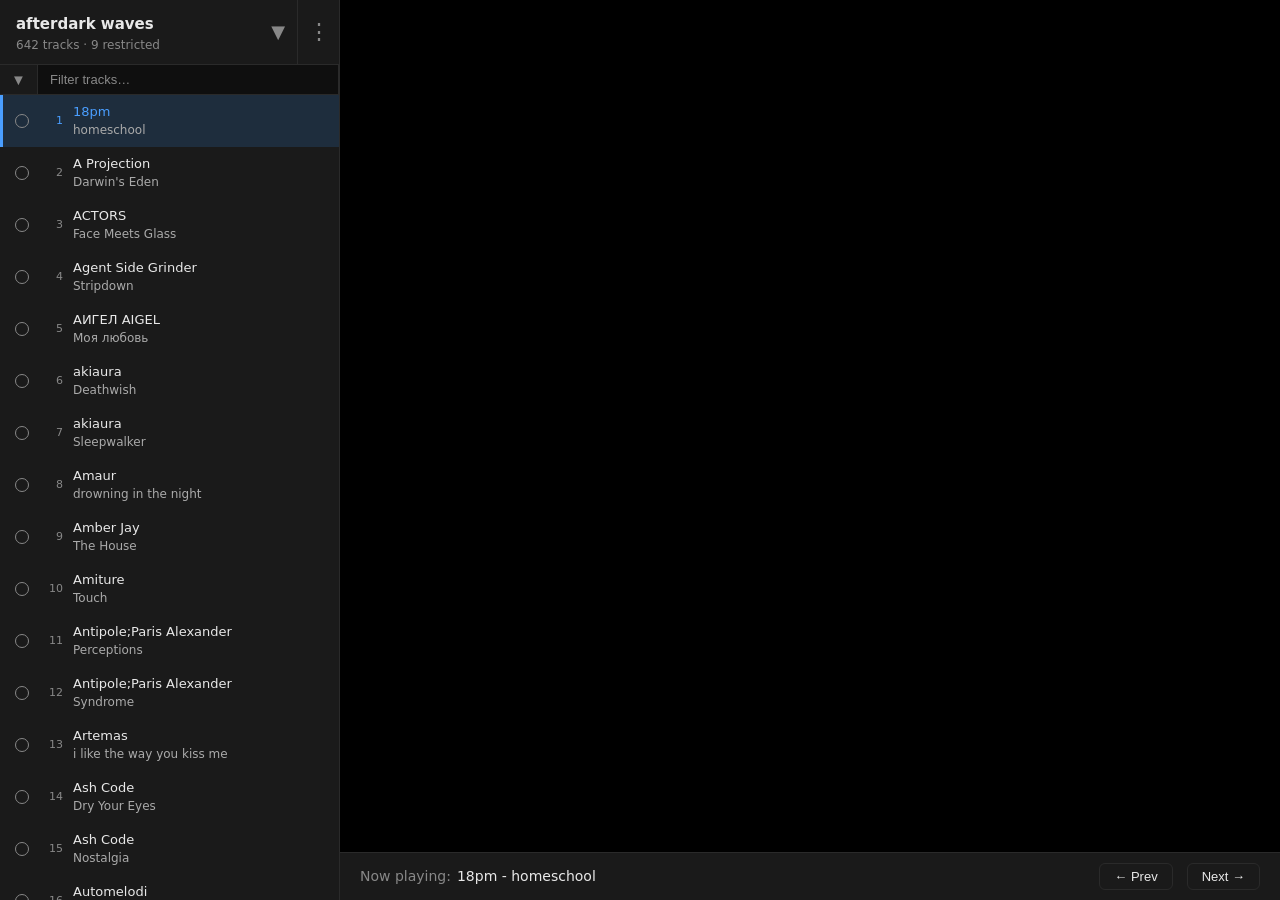
==== index.html @ 6ccd052b "first commit" ====
<!DOCTYPE html>
<html lang="en">
<head>
  <meta charset="UTF-8">
  <meta name="viewport" content="width=device-width, initial-scale=1.0">
  <title>YT Playlist Player</title>
  <link rel="icon" type="image/svg+xml" href="favicon.svg">
  <link rel="stylesheet" href="style.css">
</head>
<body>
<div id="app">
  <aside id="sidebar">
    <div id="sidebar-header">
      <div id="sidebar-header-row">
        <div id="playlist-picker" aria-label="Select playlist">
          <div id="playlist-picker-selected">
            <div id="playlist-title">Loading…</div>
            <div id="track-count"></div>
            <span id="playlist-picker-arrow">&#9660;</span>
          </div>
          <div id="playlist-picker-dropdown" hidden></div>
        </div>
        <button id="btn-settings" title="Settings">&#8942;</button>
      </div>
    </div>
    <div id="track-filter-wrap">
      <div id="select-filter">
        <button id="select-filter-btn" title="Selection"></button>
        <div id="select-dropdown" hidden>
          <div class="select-option" data-action="clear">Clear selection</div>
          <div class="select-option" data-action="invert">Invert selection</div>
          <div class="select-option" data-action="select-enabled">Select all enabled</div>
          <div class="select-option" data-action="select-disabled">Select all disabled</div>
          <div class="select-option" data-action="copy-tsv">Copy selection as TSV</div>
          <div class="select-option" data-action="copy-link">Copy player link</div>
          <div class="select-option select-option-danger" data-action="remove">Remove selected tracks</div>
          <div class="select-separator"></div>
          <div class="select-option select-option-toggle" data-action="expose-selected">Expose selected tracks</div>
          <div class="select-option select-option-toggle" data-action="toggle-hide-restricted">Hide restricted tracks</div>
          <div class="select-option select-option-toggle" data-action="toggle-disable-restricted">Disable restricted tracks</div>
          <div class="select-option select-option-toggle" data-action="toggle-stop-at-unplayable">Stop at unplayable track</div>
        </div>
      </div>
      <div id="filter-input-wrap">
        <input id="track-filter" type="search" placeholder="Filter tracks…" autocomplete="off" autocorrect="off" autocapitalize="off" spellcheck="false">
        <button id="filter-clear-btn" hidden title="Clear filter">&#10005;</button>
      </div>
      <div id="year-filter">
        <button id="year-filter-btn" title="Filter by year">Year</button>
        <div id="year-filter-dropdown" hidden></div>
      </div>
    </div>
    <div id="track-list"></div>

    <div id="settings-overlay" hidden>
      <div class="settings-header">
        <span class="settings-title">Settings</span>
        <button id="settings-close" class="settings-close-btn">&#10005;</button>
      </div>
      <div class="settings-body">

        <section class="settings-section">
          <div class="settings-section-title">Playlists</div>
          <div id="settings-playlist-list"></div>
          <label class="drop-zone" id="settings-drop-zone">
            <input type="file" id="settings-file-input" accept=".json,.tsv,.csv">
            <span>&#8853; Drop or click to add playlist (JSON / TSV / CSV)</span>
          </label>
        </section>

        <section class="settings-section">
          <div class="settings-section-title">Track scanning</div>
          <div class="settings-scan-row">
            <button class="settings-btn" id="settings-scan-btn">Scan All Tracks</button>
            <button class="settings-btn" id="settings-scan-restricted-btn">Scan Restricted</button>
            <button class="settings-btn" id="settings-clear-restricted-btn">Clear All</button>
          </div>
          <label class="settings-checkbox-row" style="margin-top:8px">
            <span>Stop after</span>
            <input type="number" id="setting-scan-consec-fail" min="1" max="999" step="1" autocomplete="off" style="width:52px;margin:0 4px">
            <span>consecutive failures</span>
          </label>
        </section>

        <section class="settings-section">
          <div class="settings-section-title">Failed video IDs</div>
          <div id="settings-failed-count" class="settings-muted">No failed videos recorded.</div>
          <div class="settings-scan-row">
            <button class="settings-btn" id="settings-copy-failed">Copy to clipboard</button>
            <button class="settings-btn" id="settings-clear-failed">Clear</button>
          </div>
        </section>

      </div>
    </div>

    <div id="confirm-overlay" hidden>
      <div id="confirm-box">
        <div id="confirm-message"></div>
        <div id="confirm-buttons">
          <button id="confirm-cancel" class="settings-btn">Cancel</button>
          <button id="confirm-ok" class="settings-btn">Confirm</button>
        </div>
      </div>
    </div>
  </aside>

  <main id="main">
    <div id="player-area">
      <div id="status-overlay">Loading playlist…</div>
      <div id="player-wrap">
        <div id="yt-player"></div>
      </div>
    </div>
    <div id="now-playing-bar">
      <div id="now-playing-title"><span>Now playing:</span>–</div>
      <button class="ctrl-btn" id="btn-prev">&#8592; Prev</button>
      <button class="ctrl-btn" id="btn-next">Next &#8594;</button>
    </div>
  </main>
</div>

<script type="module" src="player.js"></script>
</body>
</html>
---- style.css ----
*, *::before, *::after { box-sizing: border-box; margin: 0; padding: 0; }

:root {
    --bg: #0f0f0f;
    --surface: #1a1a1a;
    --border: #2a2a2a;
    --text: #e8e8e8;
    --text-muted: #888;
    --accent: #4a9eff;
    --active-bg: #1e2d3d;
    --active-border: #4a9eff;
    --hover-bg: #222;
    --thumb-size: 56px;
    --track-item-height: 52px;
}

html, body {
    height: 100%;
    background: var(--bg);
    color: var(--text);
    font-family: system-ui, -apple-system, sans-serif;
    font-size: 14px;
    line-height: 1.4;
}

#app {
    display: flex;
    height: 100vh;
    overflow: hidden;
}

/* ── Sidebar ── */
#sidebar {
    display: flex;
    flex-direction: column;
    width: 340px;
    min-width: 240px;
    max-width: 420px;
    border-right: 1px solid var(--border);
    background: var(--surface);
    overflow: hidden;
    position: relative;
}

#sidebar-header {
    border-bottom: 1px solid var(--border);
    flex-shrink: 0;
    position: relative;
}

#sidebar-header-row {
    display: flex;
    align-items: stretch;
}

#btn-settings {
    flex-shrink: 0;
    width: 42px;
    background: none;
    border: none;
    border-left: 1px solid var(--border);
    color: var(--text-muted);
    font-size: 22px;
    cursor: pointer;
    display: flex;
    align-items: center;
    justify-content: center;
    padding: 0;
    line-height: 1;
    transition: background 0.12s;
}
#btn-settings:hover { background: var(--hover-bg); color: var(--text); }

#playlist-picker {
    position: relative;
    user-select: none;
    flex: 1;
    min-width: 0;
}

#playlist-picker-selected {
    display: flex;
    flex-direction: column;
    padding: 14px 36px 10px 16px;
    cursor: pointer;
    transition: background 0.12s;
}
#playlist-picker-selected:hover { background: var(--hover-bg); }

#playlist-picker-arrow {
    position: absolute;
    right: 12px;
    top: 50%;
    transform: translateY(-50%);
    color: var(--text-muted);
    font-size: 18px;
    pointer-events: none;
    transition: transform 0.15s;
}
#playlist-picker.open #playlist-picker-arrow { transform: translateY(-50%); }

#playlist-title {
    font-size: 15px;
    font-weight: 600;
    color: var(--text);
    white-space: nowrap;
    overflow: hidden;
    text-overflow: ellipsis;
}

#track-count {
    font-size: 12px;
    color: var(--text-muted);
    margin-top: 2px;
}

#playlist-picker-dropdown {
    position: absolute;
    top: 100%;
    left: 0;
    right: 0;
    background: var(--surface);
    border: 1px solid var(--border);
    border-top: none;
    z-index: 10;
    box-shadow: 0 4px 12px rgba(0,0,0,0.4);
}

.picker-option {
    padding: 10px 16px;
    cursor: pointer;
    border-left: 3px solid transparent;
    transition: background 0.1s;
}
.picker-option:hover { background: var(--hover-bg); }
.picker-option.active {
    background: var(--active-bg);
    border-left-color: var(--active-border);
}
.picker-opt-title {
    font-size: 14px;
    font-weight: 500;
    color: var(--text);
    white-space: nowrap;
    overflow: hidden;
    text-overflow: ellipsis;
}
.picker-opt-count {
    font-size: 12px;
    color: var(--text-muted);
    margin-top: 2px;
}

/* ── Settings overlay ── */
#settings-overlay {
    position: absolute;
    inset: 0;
    z-index: 20;
    background: var(--surface);
    display: flex;
    flex-direction: column;
    overflow: hidden;
}
#settings-overlay[hidden] { display: none; }

.settings-header {
    display: flex;
    align-items: center;
    justify-content: space-between;
    padding: 14px 16px 12px;
    border-bottom: 1px solid var(--border);
    flex-shrink: 0;
}
.settings-title {
    font-size: 15px;
    font-weight: 600;
    color: var(--text);
}
.settings-close-btn {
    background: none;
    border: none;
    color: var(--text-muted);
    font-size: 16px;
    cursor: pointer;
    padding: 2px 6px;
    border-radius: 4px;
    line-height: 1;
}
.settings-close-btn:hover { background: var(--hover-bg); color: var(--text); }

.settings-body {
    flex: 1;
    overflow-y: auto;
    scrollbar-width: thin;
    scrollbar-color: #333 transparent;
}
.settings-body::-webkit-scrollbar { width: 6px; }
.settings-body::-webkit-scrollbar-thumb { background: #333; border-radius: 3px; }

.settings-section {
    padding: 12px 16px;
    border-bottom: 1px solid var(--border);
}
.settings-section:last-child { border-bottom: none; }

.settings-section-title {
    font-size: 11px;
    font-weight: 600;
    text-transform: uppercase;
    letter-spacing: 0.05em;
    color: var(--text-muted);
    margin-bottom: 10px;
}

.settings-checkbox-row {
    display: flex;
    align-items: center;
    gap: 10px;
    cursor: pointer;
    font-size: 14px;
    color: var(--text);
    padding: 2px 0;
}
.settings-checkbox-row input[type=checkbox] {
    width: 16px;
    height: 16px;
    accent-color: var(--accent);
    cursor: pointer;
    flex-shrink: 0;
}

.settings-pl-row {
    display: flex;
    align-items: center;
    gap: 8px;
    padding: 7px 0;
    border-bottom: 1px solid var(--border);
}
.settings-pl-row:last-of-type { border-bottom: none; }

.settings-pl-toggle {
    display: flex;
    align-items: flex-start;
    gap: 8px;
    flex: 1;
    min-width: 0;
    cursor: default;
}
.settings-pl-toggle input[type=checkbox] {
    margin-top: 2px;
    flex-shrink: 0;
    accent-color: var(--accent);
    width: 15px;
    height: 15px;
    cursor: pointer;
}
.settings-pl-info {
    display: flex;
    flex-direction: column;
    min-width: 0;
}
.settings-pl-name {
    font-size: 13px;
    color: var(--text);
    white-space: nowrap;
    overflow: hidden;
    text-overflow: ellipsis;
}
.settings-pl-meta {
    font-size: 11px;
    color: var(--text-muted);
    margin-top: 2px;
}
.settings-pl-meta em {
    font-style: normal;
    color: #c07040;
}

.settings-pl-actions {
    display: flex;
    gap: 4px;
    flex-shrink: 0;
}
.settings-icon-btn {
    background: none;
    border: 1px solid var(--border);
    color: var(--text-muted);
    cursor: pointer;
    padding: 3px 8px;
    border-radius: 4px;
    font-size: 13px;
    line-height: 1.4;
}
.settings-icon-btn:hover { background: var(--hover-bg); color: var(--text); }
.settings-icon-btn.danger:hover { background: #3d1a1a; color: #ff6b6b; border-color: #5a2020; }

.drop-zone {
    display: flex;
    align-items: center;
    justify-content: center;
    margin-top: 10px;
    padding: 11px;
    border: 1px dashed var(--border);
    border-radius: 6px;
    color: var(--text-muted);
    font-size: 12px;
    cursor: pointer;
    text-align: center;
    transition: border-color 0.1s, background 0.1s;
}
.drop-zone input[type=file] { display: none; }
.drop-zone:hover, .drop-zone.drag-over {
    border-color: var(--accent);
    background: #1a2535;
    color: var(--text);
}

.settings-muted {
    font-size: 12px;
    color: var(--text-muted);
    margin-bottom: 8px;
}

.settings-btn {
    background: none;
    border: 1px solid var(--border);
    color: var(--text);
    cursor: pointer;
    padding: 6px 14px;
    border-radius: 4px;
    font-size: 13px;
    text-align: center;
    transition: background 0.1s;
}
.settings-btn:hover { background: var(--hover-bg); }

.settings-scan-row {
    display: flex;
    gap: 8px;
    margin-bottom: 6px;
}
.settings-scan-row .settings-btn { flex: 1; }

#setting-scan-consec-fail {
    background: var(--surface);
    border: 1px solid var(--border);
    color: var(--text);
    border-radius: 4px;
    padding: 2px 6px;
    font-size: 13px;
}

#track-filter-wrap {
    display: flex;
    align-items: stretch;
    border-bottom: 1px solid var(--border);
    flex-shrink: 0;
}

#filter-input-wrap {
    flex: 1;
    min-width: 0;
    position: relative;
}

#track-filter {
    width: 100%;
    box-sizing: border-box;
    background: var(--bg);
    border: none;
    border-radius: 0;
    color: var(--text);
    font-size: 13px;
    padding: 7px 28px 7px 12px;
    outline: none;
    -webkit-appearance: none;
    appearance: none;
}
#track-filter::placeholder { color: var(--text-muted); }
#track-filter:focus { border-color: var(--accent); }
/* Hide native clear button in webkit */
#track-filter::-webkit-search-cancel-button { -webkit-appearance: none; appearance: none; }

#filter-clear-btn:not([hidden]) { display: flex; }
#filter-clear-btn {
    position: absolute;
    right: 0;
    top: 0;
    bottom: 0;
    width: 28px;
    align-items: center;
    justify-content: center;
    background: transparent;
    border: none;
    border-radius: 0;
    cursor: pointer;
    color: var(--text-muted);
    font-size: 11px;
    padding: 0;
}
#filter-clear-btn:hover { background: var(--hover-bg); color: var(--text); }

#year-filter {
    position: relative;
    flex-shrink: 0;
    border-left: 1px solid var(--border);
}

#year-filter-btn {
    height: 100%;
    background: none;
    border: none;
    color: var(--text-muted);
    font-size: 12px;
    padding: 0 10px;
    cursor: pointer;
    white-space: nowrap;
    transition: background 0.12s, color 0.12s;
}
#year-filter-btn:hover,
#year-filter-btn.active { background: var(--hover-bg); color: var(--text); }
#year-filter-btn.active { color: var(--accent); }

#year-filter-dropdown {
    position: absolute;
    top: 100%;
    right: 0;
    min-width: 90px;
    max-height: 280px;
    overflow-y: auto;
    background: var(--surface);
    border: 1px solid var(--border);
    box-shadow: 0 4px 12px rgba(0,0,0,0.4);
    z-index: 15;
    scrollbar-width: thin;
    scrollbar-color: #333 transparent;
}

.year-option {
    padding: 7px 12px;
    font-size: 13px;
    cursor: pointer;
    color: var(--text-muted);
    transition: background 0.1s;
    white-space: nowrap;
}
.year-option:hover { background: var(--hover-bg); color: var(--text); }
.year-option.selected { color: var(--accent); font-weight: 500; }
.year-option.selected::before { content: '✓\00a0'; }
.year-toggle-all { border-bottom: 1px solid var(--border); margin-bottom: 2px; font-style: italic; }

#select-filter {
    position: relative;
    flex-shrink: 0;
    border-right: 1px solid var(--border);
    width: 38px;
}

#select-filter-btn {
    width: 100%;
    height: 100%;
    background: none;
    border: none;
    color: transparent;
    font-size: 0;
    padding: 0;
    cursor: pointer;
    display: flex;
    align-items: center;
    justify-content: center;
    transition: background 0.12s;
}
#select-filter-btn::after {
    content: '▼';
    font-size: 15px;
    color: var(--text-muted);
    transition: color 0.12s;
    display: block;
    flex-shrink: 0;
}
#select-filter-btn:hover { background: var(--hover-bg); }
#select-filter-btn:hover::after { color: var(--text); }

#select-dropdown {
    position: absolute;
    top: 100%;
    left: 0;
    min-width: 180px;
    background: var(--surface);
    border: 1px solid var(--border);
    box-shadow: 0 4px 12px rgba(0,0,0,0.4);
    z-index: 15;
}

.select-option {
    padding: 7px 12px;
    font-size: 13px;
    cursor: pointer;
    color: var(--text-muted);
    transition: background 0.1s;
    white-space: nowrap;
}
.select-option:hover { background: var(--hover-bg); color: var(--text); }
.select-option-danger { border-top: 1px solid var(--border); color: #f87171; }
.select-option-danger:hover { color: #fca5a5; }
.select-option-on { color: var(--text) !important; }
.select-option-on::before { content: '\2713\00a0'; color: var(--accent); }
.select-option-toggle {
    position: relative;
    padding-left: 26px;
}
.select-option-toggle::before {
    content: '';
    position: absolute;
    left: 12px;
    color: var(--accent);
}
.select-option-toggle.select-option-on::before {
    content: '\2713';
}
.select-separator {
    height: 1px;
    background: var(--text-muted);
    margin: 4px 0;
    opacity: 0.4;
}

.settings-pl-rename {
    width: 100%;
    background: var(--bg);
    border: 1px solid var(--border);
    border-radius: 4px;
    color: var(--text);
    font-size: 13px;
    padding: 2px 6px;
    outline: none;
    min-width: 0;
}
.settings-pl-rename:focus { border-color: var(--accent); }

#track-list {
    flex: 1;
    overflow-y: auto;
    scrollbar-width: thin;
    scrollbar-color: #333 transparent;
}

#track-list::-webkit-scrollbar { width: 6px; }
#track-list::-webkit-scrollbar-thumb { background: #333; border-radius: 3px; }

.track-item {
    display: flex;
    align-items: center;
    gap: 10px;
    padding: 7px 12px;
    cursor: pointer;
    border-left: 3px solid transparent;
    transition: background 0.12s;
    height: var(--track-item-height);
    overflow: hidden;
    flex-shrink: 0;
    box-sizing: border-box;
    user-select: none;
}

.track-item:hover { background: var(--hover-bg); }
.track-item:focus { outline: none; }

.track-item.active {
    background: var(--active-bg);
    border-left-color: var(--active-border);
}

@keyframes scan-pulse {
  0%, 100% { border-left-color: rgba(74,158,255,0.25); }
  50%       { border-left-color: rgba(74,158,255,0.75); }
}
.track-item.scanning {
    animation: scan-pulse 1.1s ease-in-out infinite;
}
.track-item.scanning .track-num {
    color: var(--accent);
    opacity: 0.6;
}

.track-num {
    font-size: 11px;
    color: var(--text-muted);
    min-width: 24px;
    text-align: right;
    flex-shrink: 0;
}

.track-item.active .track-num { color: var(--accent); }

.track-thumb {
    width: var(--thumb-size);
    height: calc(var(--thumb-size) * 9 / 16);
    object-fit: cover;
    border-radius: 3px;
    flex-shrink: 0;
    background: #222;
}

.track-info {
    flex: 1;
    min-width: 0;
}

.track-row1 {
    display: flex;
    align-items: baseline;
    gap: 6px;
    min-width: 0;
}

.track-title {
    flex: 1;
    min-width: 0;
    white-space: nowrap;
    overflow: hidden;
    text-overflow: ellipsis;
    font-size: 13px;
    color: var(--text);
}

.track-year {
    flex-shrink: 0;
    font-size: 9px;
    color: var(--text-muted);
    background: transparent;
    border-radius: 3px;
    padding: 1px 5px;
    line-height: 1.4;
    letter-spacing: 0.02em;
}

.track-item.active .track-title { color: var(--accent); font-weight: 500; }

.track-item.restricted {
    opacity: 0.35;
    cursor: default;
}
.track-item.restricted .track-num { color: var(--text-muted); }

.track-checkbox {
    width: 14px;
    height: 14px;
    flex-shrink: 0;
    border-radius: 50%;
    border: 1.5px solid var(--text-muted);
    box-sizing: border-box;
    cursor: pointer;
    transition: background 0.12s, border-color 0.12s;
}
.track-item.selected .track-checkbox {
    background: var(--accent);
    border-color: var(--accent);
}
.track-item.selected {
    background: rgba(74, 158, 255, 0.10);
}

.track-subtitle {
    white-space: nowrap;
    overflow: hidden;
    text-overflow: ellipsis;
    font-size: 12px;
    color: #aaa;
    margin-top: 1px;
}

.track-country {
    font-size: 11px;
    color: var(--text-muted);
    margin-top: 2px;
}

#confirm-overlay {
    position: absolute;
    inset: 0;
    background: rgba(0,0,0,0.7);
    z-index: 60;
    display: flex;
    align-items: center;
    justify-content: center;
}
#confirm-overlay[hidden] { display: none; }

#confirm-box {
    background: var(--surface);
    border: 1px solid var(--border);
    border-radius: 8px;
    padding: 20px 24px;
    max-width: 260px;
    width: 90%;
}

#confirm-message {
    font-size: 14px;
    color: var(--text);
    margin-bottom: 16px;
    line-height: 1.4;
}

#confirm-buttons {
    display: flex;
    gap: 8px;
    justify-content: flex-end;
}

/* ── Main area ── */
#main {
    flex: 1;
    display: flex;
    flex-direction: column;
    overflow: hidden;
}

#player-area {
    flex: 1;
    display: flex;
    flex-direction: column;
    align-items: center;
    justify-content: center;
    background: #000;
    position: relative;
}

#player-wrap {
    width: 100%;
    max-width: 960px;
    aspect-ratio: 16 / 9;
    position: relative;
}

#player-wrap iframe,
#player-wrap > div {
    width: 100% !important;
    height: 100% !important;
    position: absolute;
    inset: 0;
}

#now-playing-bar {
    flex-shrink: 0;
    padding: 10px 20px;
    background: var(--surface);
    border-top: 1px solid var(--border);
    display: flex;
    align-items: center;
    gap: 14px;
}

#now-playing-title {
    font-size: 14px;
    font-weight: 500;
    flex: 1;
    white-space: nowrap;
    overflow: hidden;
    text-overflow: ellipsis;
    color: var(--text);
}

#now-playing-title span {
    color: var(--text-muted);
    font-weight: 400;
    margin-right: 6px;
}

.ctrl-btn {
    background: none;
    border: 1px solid var(--border);
    color: var(--text);
    border-radius: 6px;
    padding: 5px 14px;
    font-size: 13px;
    cursor: pointer;
    transition: background 0.12s, border-color 0.12s;
}

.ctrl-btn:hover { background: var(--hover-bg); border-color: #444; }
.ctrl-btn:active { background: #2a2a2a; }

/* loading / error */
#status-overlay {
    position: absolute;
    inset: 0;
    display: flex;
    align-items: center;
    justify-content: center;
    background: #000;
    color: var(--text-muted);
    font-size: 14px;
    z-index: 10;
}

#status-overlay.hidden { display: none; }

/* mobile: stack vertically */
@media (max-width: 600px) {
    #app { flex-direction: column; }
    #sidebar { width: 100%; max-width: none; height: 40vh; border-right: none; border-bottom: 1px solid var(--border); }
    #player-area { height: 60vw; flex: none; }
    #main { flex: 1; }
}

/* ── Track editor overlay ── */
#track-edit-overlay {
    position: fixed;
    inset: 0;
    background: rgba(0,0,0,0.75);
    z-index: 200;
    display: flex;
    align-items: center;
    justify-content: center;
}
#track-edit-overlay[hidden] { display: none; }

#track-edit-box {
    background: var(--surface);
    border: 1px solid var(--border);
    border-radius: 8px;
    width: 380px;
    max-width: 96vw;
    box-shadow: 0 8px 32px rgba(0,0,0,0.6);
}

.track-edit-header {
    display: flex;
    align-items: center;
    justify-content: space-between;
    padding: 14px 16px 12px;
    border-bottom: 1px solid var(--border);
}
.track-edit-title {
    font-size: 15px;
    font-weight: 600;
    color: var(--text);
}

.track-edit-body {
    padding: 16px;
    display: flex;
    flex-direction: column;
    gap: 12px;
}

.track-edit-field {
    display: flex;
    flex-direction: column;
    gap: 5px;
}

.track-edit-label {
    font-size: 11px;
    font-weight: 600;
    text-transform: uppercase;
    letter-spacing: 0.05em;
    color: var(--text-muted);
}

.track-edit-vid-wrap {
    display: flex;
}
.track-edit-vid-wrap .track-edit-input {
    border-radius: 4px 0 0 4px;
    flex: 1;
    min-width: 0;
}

.track-edit-input {
    background: var(--bg);
    border: 1px solid var(--border);
    border-radius: 4px;
    color: var(--text);
    font-size: 13px;
    padding: 6px 10px;
    outline: none;
    width: 100%;
    transition: border-color 0.12s;
}
.track-edit-input:focus { border-color: var(--accent); }
.track-edit-mono { font-family: ui-monospace, SFMono-Regular, monospace; }
.track-edit-year { width: 110px; }

.track-edit-hist-btn {
    background: var(--bg);
    border: 1px solid var(--border);
    border-left: none;
    border-radius: 0 4px 4px 0;
    color: var(--text-muted);
    cursor: pointer;
    padding: 0 10px;
    font-size: 10px;
    flex-shrink: 0;
    transition: background 0.12s, color 0.12s;
}
.track-edit-hist-btn:hover { background: var(--hover-bg); color: var(--text); }

#track-edit-hist-list {
    border: 1px solid var(--border);
    border-radius: 4px;
    background: var(--surface);
    overflow: hidden;
    box-shadow: 0 4px 12px rgba(0,0,0,0.4);
    margin-top: 2px;
}
#track-edit-hist-list[hidden] { display: none; }

.track-edit-hist-entry {
    padding: 6px 10px;
    font-size: 12px;
    font-family: ui-monospace, SFMono-Regular, monospace;
    color: var(--text-muted);
    cursor: pointer;
    transition: background 0.1s;
    white-space: nowrap;
    overflow: hidden;
    text-overflow: ellipsis;
}
.track-edit-hist-entry:hover { background: var(--hover-bg); color: var(--text); }
.track-edit-hist-entry:not(:last-child) { border-bottom: 1px solid var(--border); }

.track-edit-footer {
    display: flex;
    justify-content: flex-end;
    gap: 8px;
    padding: 12px 16px;
    border-top: 1px solid var(--border);
}

.track-edit-ok-btn {
    background: var(--accent) !important;
    border-color: var(--accent) !important;
    color: #fff !important;
}
.track-edit-ok-btn:hover { opacity: 0.85; }
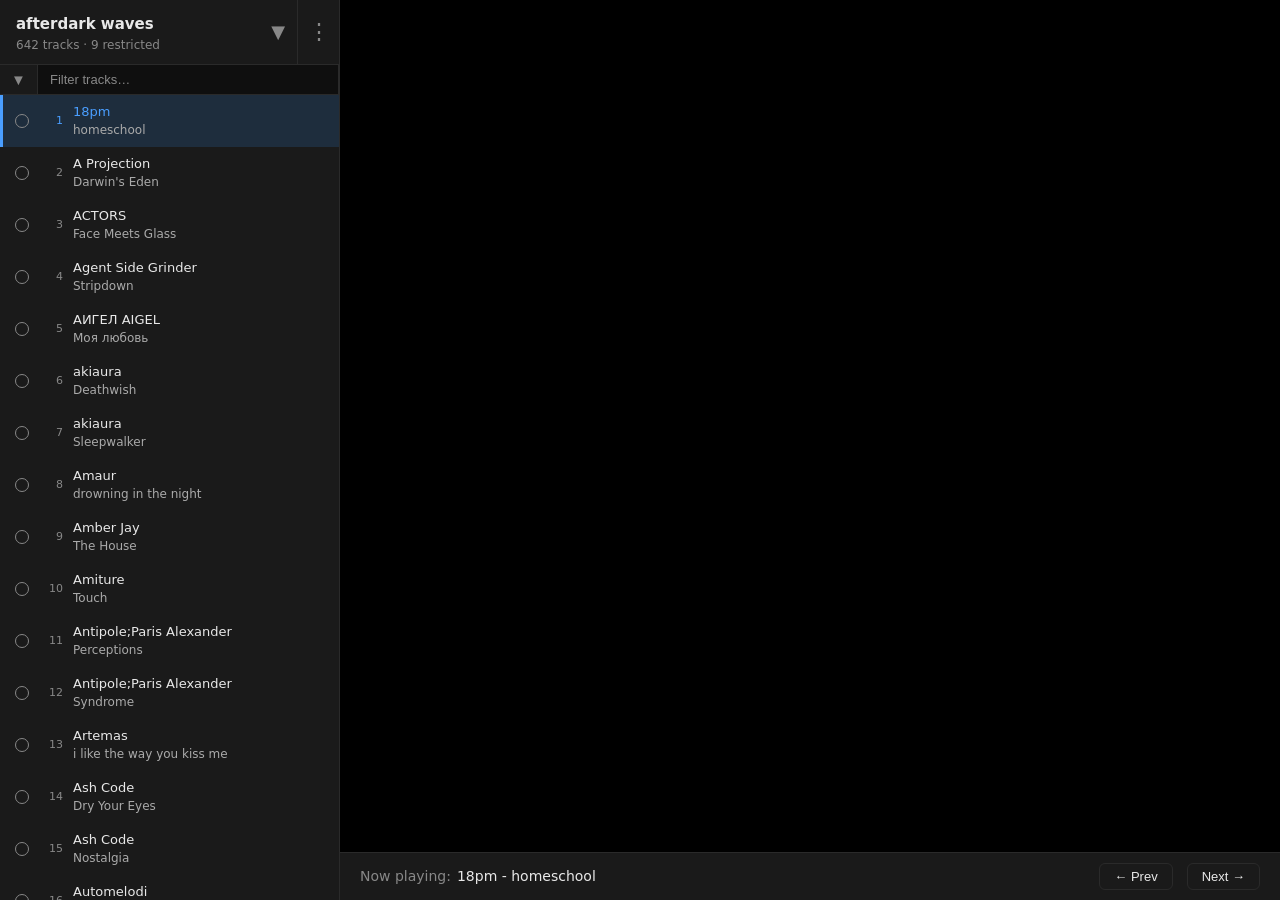
==== commit 4f226e3a: "custom playlist management" ====
--- a/index.html
+++ b/index.html
@@ -34,11 +34,14 @@
           <div class="select-option" data-action="copy-tsv">Copy selection as TSV</div>
           <div class="select-option" data-action="copy-link">Copy player link</div>
           <div class="select-option select-option-danger" data-action="remove">Remove selected tracks</div>
+            <div class="select-option" data-action="add-selected">Add selected tracks</div>
+            <div id="select-add-targets" hidden></div>
           <div class="select-separator"></div>
           <div class="select-option select-option-toggle" data-action="expose-selected">Expose selected tracks</div>
           <div class="select-option select-option-toggle" data-action="toggle-hide-restricted">Hide restricted tracks</div>
           <div class="select-option select-option-toggle" data-action="toggle-disable-restricted">Disable restricted tracks</div>
           <div class="select-option select-option-toggle" data-action="toggle-stop-at-unplayable">Stop at unplayable track</div>
+            <div class="select-option select-option-toggle" data-action="toggle-sort-alpha">Sort tracks alphabetically</div>
         </div>
       </div>
       <div id="filter-input-wrap">
@@ -60,7 +63,10 @@
       <div class="settings-body">
 
         <section class="settings-section">
-          <div class="settings-section-title">Playlists</div>
+          <div class="settings-section-title-row">
+            <div class="settings-section-title">Playlists</div>
+            <button id="settings-add-empty" class="settings-icon-btn" title="Add empty custom playlist">&#8853;</button>
+          </div>
           <div id="settings-playlist-list"></div>
           <label class="drop-zone" id="settings-drop-zone">
             <input type="file" id="settings-file-input" accept=".json,.tsv,.csv">
@@ -103,6 +109,8 @@
         </div>
       </div>
     </div>
+
+    <div id="toast" hidden aria-live="polite"></div>
   </aside>
 
   <main id="main">
--- a/style.css
+++ b/style.css
@@ -212,6 +212,28 @@
     margin-bottom: 10px;
 }
 
+.settings-section-title-row {
+    display: flex;
+    align-items: center;
+    justify-content: space-between;
+    gap: 8px;
+    margin-bottom: 10px;
+}
+
+.settings-section-title-row .settings-section-title {
+    margin-bottom: 0;
+}
+
+#settings-playlist-list {
+    max-height: calc(4 * 56px);
+    overflow-y: auto;
+    scrollbar-width: thin;
+    scrollbar-color: #333 transparent;
+}
+
+#settings-playlist-list::-webkit-scrollbar { width: 6px; }
+#settings-playlist-list::-webkit-scrollbar-thumb { background: #333; border-radius: 3px; }
+
 .settings-checkbox-row {
     display: flex;
     align-items: center;
@@ -237,6 +259,10 @@
     border-bottom: 1px solid var(--border);
 }
 .settings-pl-row:last-of-type { border-bottom: none; }
+
+.settings-pl-row-custom {
+    background: rgba(74, 158, 255, 0.06);
+}
 
 .settings-pl-toggle {
     display: flex;
@@ -258,6 +284,20 @@
     display: flex;
     flex-direction: column;
     min-width: 0;
+}
+
+.settings-pl-title-wrap {
+    display: flex;
+    align-items: center;
+    gap: 6px;
+}
+
+.settings-pl-custom-icon {
+    color: #82b8ff;
+    font-size: 11px;
+    line-height: 1;
+    margin-left: 1px;
+    flex-shrink: 0;
 }
 .settings-pl-name {
     font-size: 13px;
@@ -503,6 +543,11 @@
 .select-option:hover { background: var(--hover-bg); color: var(--text); }
 .select-option-danger { border-top: 1px solid var(--border); color: #f87171; }
 .select-option-danger:hover { color: #fca5a5; }
+.select-option.select-option-disabled {
+    opacity: 0.45;
+    cursor: default;
+    pointer-events: none;
+}
 .select-option-on { color: var(--text) !important; }
 .select-option-on::before { content: '\2713\00a0'; color: var(--accent); }
 .select-option-toggle {
@@ -525,6 +570,38 @@
     opacity: 0.4;
 }
 
+#select-add-targets {
+    border-top: 1px solid var(--border);
+    margin-top: 2px;
+}
+
+.select-sub-option {
+    padding: 7px 12px 7px 22px;
+    font-size: 12px;
+    color: var(--text-muted);
+    cursor: pointer;
+    white-space: nowrap;
+}
+
+.select-sub-option:hover,
+.select-sub-option:focus {
+    outline: none;
+    background: var(--hover-bg);
+    color: var(--text);
+}
+
+.select-sub-option-create {
+    color: var(--accent);
+    border-bottom: 1px solid var(--border);
+}
+
+.select-sub-empty {
+    padding: 7px 12px 7px 22px;
+    font-size: 12px;
+    color: var(--text-muted);
+    opacity: 0.75;
+}
+
 .settings-pl-rename {
     width: 100%;
     background: var(--bg);
@@ -707,6 +784,21 @@
     display: flex;
     gap: 8px;
     justify-content: flex-end;
+}
+
+#toast {
+    position: absolute;
+    left: 50%;
+    bottom: 14px;
+    transform: translateX(-50%);
+    z-index: 80;
+    background: rgba(20, 20, 20, 0.92);
+    border: 1px solid var(--border);
+    color: var(--text);
+    padding: 8px 12px;
+    border-radius: 6px;
+    font-size: 12px;
+    pointer-events: none;
 }
 
 /* ── Main area ── */
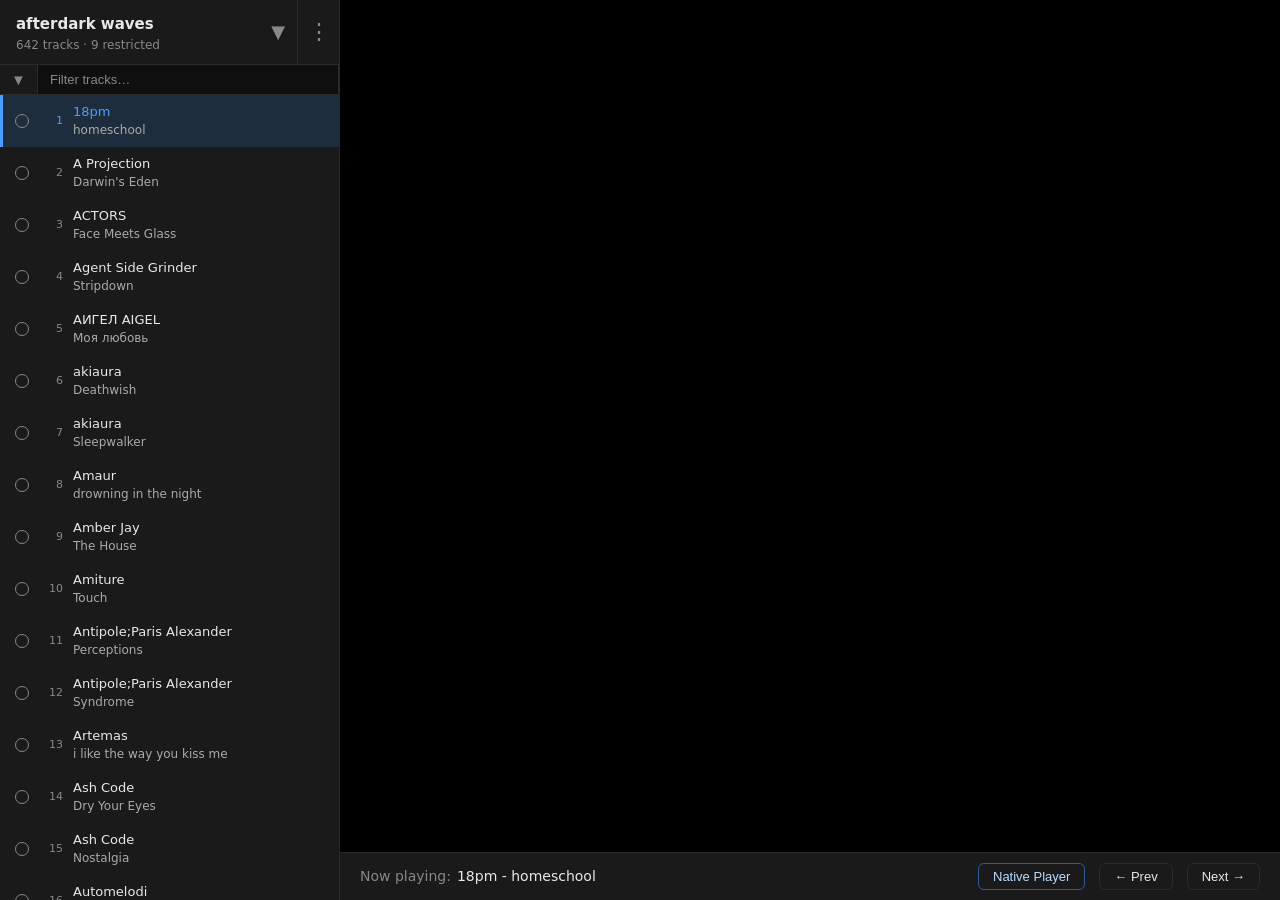
==== commit 1636d46c: "added screenshot" ====
--- a/index.html
+++ b/index.html
@@ -3,131 +3,34 @@
 <head>
   <meta charset="UTF-8">
   <meta name="viewport" content="width=device-width, initial-scale=1.0">
-  <title>YT Playlist Player</title>
-  <link rel="icon" type="image/svg+xml" href="favicon.svg">
-  <link rel="stylesheet" href="style.css">
+  <meta property="og:image" content="./web/screenshot.png">
+  <title>YT List Player</title>
+  <meta http-equiv="refresh" content="0; url=./web/">
+  <style>
+    :root { color-scheme: dark; }
+    html, body {
+      margin: 0;
+      width: 100%;
+      height: 100%;
+      background: #0f1013;
+      color: #d7dae0;
+      font-family: -apple-system, BlinkMacSystemFont, "Segoe UI", sans-serif;
+    }
+    body {
+      display: grid;
+      place-items: center;
+    }
+    a {
+      color: #89b4ff;
+      text-decoration: none;
+      font-size: 14px;
+    }
+  </style>
 </head>
 <body>
-<div id="app">
-  <aside id="sidebar">
-    <div id="sidebar-header">
-      <div id="sidebar-header-row">
-        <div id="playlist-picker" aria-label="Select playlist">
-          <div id="playlist-picker-selected">
-            <div id="playlist-title">Loading…</div>
-            <div id="track-count"></div>
-            <span id="playlist-picker-arrow">&#9660;</span>
-          </div>
-          <div id="playlist-picker-dropdown" hidden></div>
-        </div>
-        <button id="btn-settings" title="Settings">&#8942;</button>
-      </div>
-    </div>
-    <div id="track-filter-wrap">
-      <div id="select-filter">
-        <button id="select-filter-btn" title="Selection"></button>
-        <div id="select-dropdown" hidden>
-          <div class="select-option" data-action="clear">Clear selection</div>
-          <div class="select-option" data-action="invert">Invert selection</div>
-          <div class="select-option" data-action="select-enabled">Select all enabled</div>
-          <div class="select-option" data-action="select-disabled">Select all disabled</div>
-          <div class="select-option" data-action="copy-tsv">Copy selection as TSV</div>
-          <div class="select-option" data-action="copy-link">Copy player link</div>
-          <div class="select-option select-option-danger" data-action="remove">Remove selected tracks</div>
-            <div class="select-option" data-action="add-selected">Add selected tracks</div>
-            <div id="select-add-targets" hidden></div>
-          <div class="select-separator"></div>
-          <div class="select-option select-option-toggle" data-action="expose-selected">Expose selected tracks</div>
-          <div class="select-option select-option-toggle" data-action="toggle-hide-restricted">Hide restricted tracks</div>
-          <div class="select-option select-option-toggle" data-action="toggle-disable-restricted">Disable restricted tracks</div>
-          <div class="select-option select-option-toggle" data-action="toggle-stop-at-unplayable">Stop at unplayable track</div>
-            <div class="select-option select-option-toggle" data-action="toggle-sort-alpha">Sort tracks alphabetically</div>
-        </div>
-      </div>
-      <div id="filter-input-wrap">
-        <input id="track-filter" type="search" placeholder="Filter tracks…" autocomplete="off" autocorrect="off" autocapitalize="off" spellcheck="false">
-        <button id="filter-clear-btn" hidden title="Clear filter">&#10005;</button>
-      </div>
-      <div id="year-filter">
-        <button id="year-filter-btn" title="Filter by year">Year</button>
-        <div id="year-filter-dropdown" hidden></div>
-      </div>
-    </div>
-    <div id="track-list"></div>
-
-    <div id="settings-overlay" hidden>
-      <div class="settings-header">
-        <span class="settings-title">Settings</span>
-        <button id="settings-close" class="settings-close-btn">&#10005;</button>
-      </div>
-      <div class="settings-body">
-
-        <section class="settings-section">
-          <div class="settings-section-title-row">
-            <div class="settings-section-title">Playlists</div>
-            <button id="settings-add-empty" class="settings-icon-btn" title="Add empty custom playlist">&#8853;</button>
-          </div>
-          <div id="settings-playlist-list"></div>
-          <label class="drop-zone" id="settings-drop-zone">
-            <input type="file" id="settings-file-input" accept=".json,.tsv,.csv">
-            <span>&#8853; Drop or click to add playlist (JSON / TSV / CSV)</span>
-          </label>
-        </section>
-
-        <section class="settings-section">
-          <div class="settings-section-title">Track scanning</div>
-          <div class="settings-scan-row">
-            <button class="settings-btn" id="settings-scan-btn">Scan All Tracks</button>
-            <button class="settings-btn" id="settings-scan-restricted-btn">Scan Restricted</button>
-            <button class="settings-btn" id="settings-clear-restricted-btn">Clear All</button>
-          </div>
-          <label class="settings-checkbox-row" style="margin-top:8px">
-            <span>Stop after</span>
-            <input type="number" id="setting-scan-consec-fail" min="1" max="999" step="1" autocomplete="off" style="width:52px;margin:0 4px">
-            <span>consecutive failures</span>
-          </label>
-        </section>
-
-        <section class="settings-section">
-          <div class="settings-section-title">Failed video IDs</div>
-          <div id="settings-failed-count" class="settings-muted">No failed videos recorded.</div>
-          <div class="settings-scan-row">
-            <button class="settings-btn" id="settings-copy-failed">Copy to clipboard</button>
-            <button class="settings-btn" id="settings-clear-failed">Clear</button>
-          </div>
-        </section>
-
-      </div>
-    </div>
-
-    <div id="confirm-overlay" hidden>
-      <div id="confirm-box">
-        <div id="confirm-message"></div>
-        <div id="confirm-buttons">
-          <button id="confirm-cancel" class="settings-btn">Cancel</button>
-          <button id="confirm-ok" class="settings-btn">Confirm</button>
-        </div>
-      </div>
-    </div>
-
-    <div id="toast" hidden aria-live="polite"></div>
-  </aside>
-
-  <main id="main">
-    <div id="player-area">
-      <div id="status-overlay">Loading playlist…</div>
-      <div id="player-wrap">
-        <div id="yt-player"></div>
-      </div>
-    </div>
-    <div id="now-playing-bar">
-      <div id="now-playing-title"><span>Now playing:</span>–</div>
-      <button class="ctrl-btn" id="btn-prev">&#8592; Prev</button>
-      <button class="ctrl-btn" id="btn-next">Next &#8594;</button>
-    </div>
-  </main>
-</div>
-
-<script type="module" src="player.js"></script>
+  <a href="./web/">Redirecting to web app...</a>
+  <script>
+    window.location.replace('./web/');
+  </script>
 </body>
 </html>
